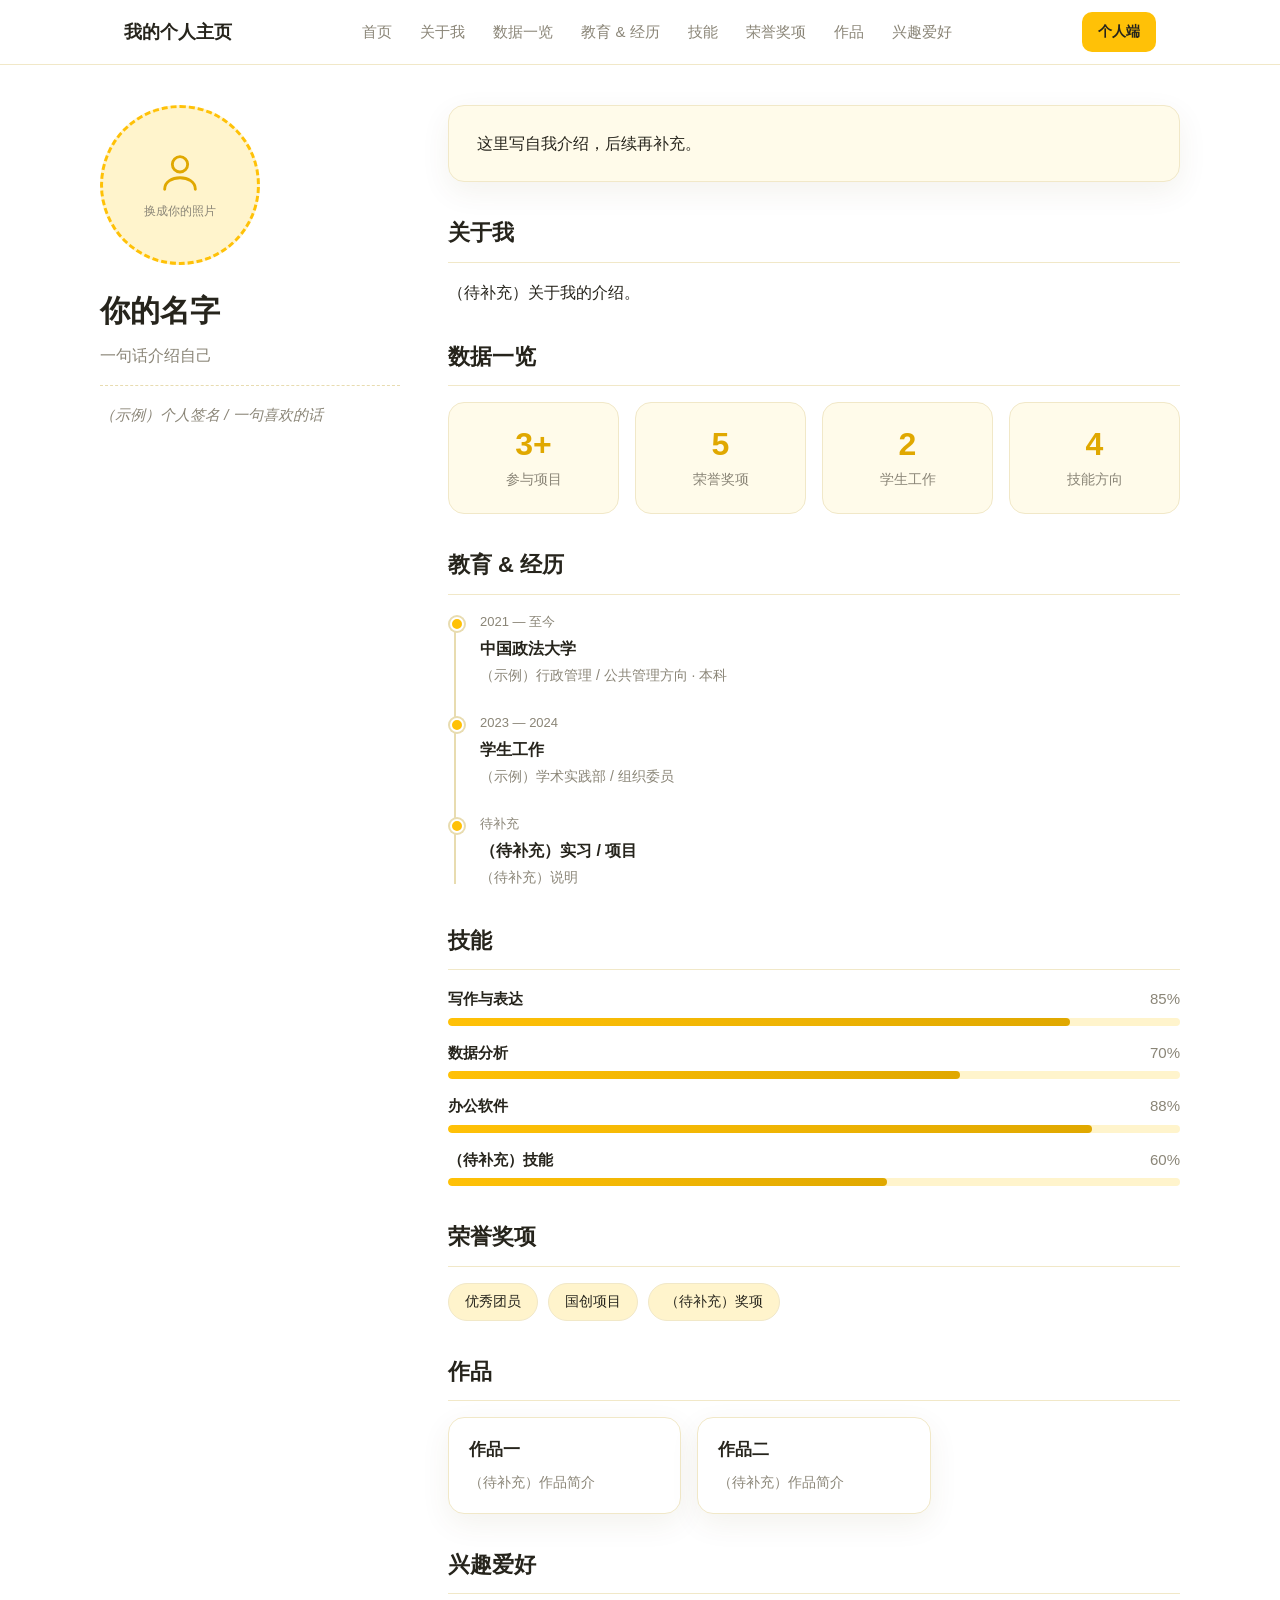
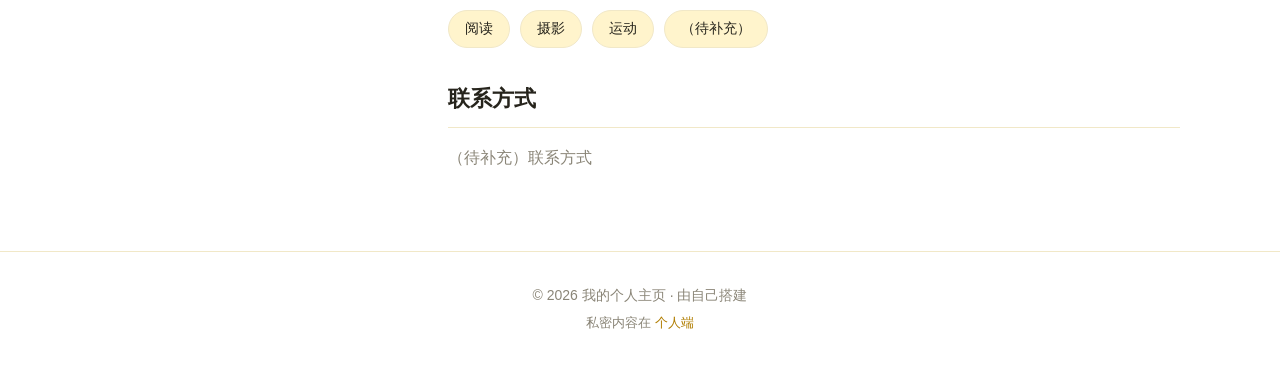
==== index.html @ 363d6bf7 "个人端新增指纹登录（WebAuthn/Touch ID）" ====
<!DOCTYPE html>
<html lang="zh-CN">
<head>
  <meta charset="UTF-8">
  <meta name="viewport" content="width=device-width, initial-scale=1.0">
  <title>我的个人主页</title>
  <link rel="stylesheet" href="css/style.css?v=5">
</head>
<body id="top">
  <header class="site-header">
    <div class="container header-inner">
      <a class="brand" href="#top">我的个人主页</a>
      <nav class="main-nav" id="main-nav"></nav>
      <a href="private.html" class="btn-personal">个人端</a>
    </div>
  </header>

  <main class="container page">
    <!-- 左侧栏：照片 + 名字 + 签名 -->
    <aside class="sidebar">
      <div class="photo" id="photo">
        <svg viewBox="0 0 24 24" width="46" height="46" fill="none" stroke="currentColor" stroke-width="1.5" stroke-linecap="round" stroke-linejoin="round" aria-hidden="true">
          <circle cx="12" cy="8" r="4"></circle>
          <path d="M4 21c0-4 4-6 8-6s8 2 8 6"></path>
        </svg>
        <span class="photo-hint">换成你的照片</span>
      </div>
      <h1 class="side-name" id="hero-name">你的名字</h1>
      <p class="side-title" id="hero-title"></p>
      <p class="signature" id="signature"></p>
    </aside>

    <!-- 右侧：内容 -->
    <div class="content">
      <section class="intro-card">
        <p id="intro"></p>
      </section>

      <div id="sections"></div>

      <section class="section contact" id="contact"></section>
    </div>
  </main>

  <footer class="site-footer">
    <div class="container">
      <p>© <span id="year"></span> <span id="footer-brand">我的个人主页</span> · 由自己搭建</p>
      <p class="muted small">私密内容在 <a href="private.html">个人端</a></p>
    </div>
  </footer>

  <script src="js/config.js?v=4"></script>
  <script src="js/main.js?v=4"></script>
</body>
</html>
---- css/style.css ----
/* ============================================
   个人网页 · 统一样式
   主色调：白色 + 黄色
   ============================================ */
:root {
  --bg: #ffffff;
  --surface: #ffffff;
  --surface-alt: #fffbea;
  --text: #26241c;
  --muted: #8a8577;
  --primary: #ffc107;
  --primary-strong: #e0a800;
  --primary-soft: #fff4cc;
  --link: #b07d00;
  --border: #f1e8c8;
  --border-strong: #e8dcb0;
  --radius: 16px;
  --shadow: 0 10px 30px rgba(80, 65, 10, 0.07);
}

* { box-sizing: border-box; }
html, body { margin: 0; padding: 0; }
html { scroll-behavior: smooth; }

body {
  background: var(--bg);
  color: var(--text);
  font-family: -apple-system, BlinkMacSystemFont, "Segoe UI", "PingFang SC",
    "Hiragino Sans GB", "Microsoft YaHei", sans-serif;
  line-height: 1.7;
}

a { color: var(--link); text-decoration: none; }
a:hover { color: var(--primary-strong); }

.container { max-width: 1080px; margin: 0 auto; padding: 0 24px; }
.narrow { max-width: 480px; }
.muted { color: var(--muted); }
.small { font-size: 13px; }

/* ---------- 顶部导航 ---------- */
.site-header {
  position: sticky;
  top: 0;
  z-index: 20;
  background: rgba(255, 255, 255, 0.9);
  backdrop-filter: saturate(180%) blur(12px);
  border-bottom: 1px solid var(--border);
}
.header-inner {
  display: flex;
  align-items: center;
  gap: 16px;
  height: 64px;
}
.brand { font-weight: 700; font-size: 18px; color: var(--text); white-space: nowrap; }
.brand:hover { color: var(--primary-strong); }
.main-nav { display: flex; gap: 4px; margin: 0 auto; overflow-x: auto; }
.main-nav a {
  color: var(--muted);
  font-size: 15px;
  padding: 6px 12px;
  border-radius: 8px;
  white-space: nowrap;
}
.main-nav a:hover { color: var(--text); background: var(--primary-soft); }
.btn-personal {
  flex-shrink: 0;
  display: inline-block;
  background: var(--primary);
  color: var(--text);
  font-size: 14px;
  font-weight: 600;
  padding: 8px 16px;
  border-radius: 10px;
  transition: background 0.15s ease;
}
.btn-personal:hover { background: var(--primary-strong); color: var(--text); }
.ml-auto { margin-left: auto; }

/* ---------- 按钮 ---------- */
.btn {
  display: inline-block;
  border: 0;
  cursor: pointer;
  background: var(--primary);
  color: var(--text);
  font-size: 15px;
  font-weight: 600;
  padding: 11px 22px;
  border-radius: 10px;
  transition: background 0.15s ease;
}
.btn:hover { background: var(--primary-strong); color: var(--text); }
.btn-ghost {
  display: inline-block;
  border: 1px solid var(--border-strong);
  cursor: pointer;
  background: transparent;
  color: var(--text);
  font-size: 14px;
  padding: 7px 16px;
  border-radius: 10px;
  transition: border-color 0.15s ease, color 0.15s ease;
}
.btn-ghost:hover { border-color: var(--primary-strong); color: var(--primary-strong); }

/* ---------- 主体布局：左栏 + 右内容 ---------- */
.page {
  display: grid;
  grid-template-columns: 300px 1fr;
  gap: 48px;
  padding: 40px 0 24px;
}
.sidebar { position: sticky; top: 88px; align-self: start; }
.content { min-width: 0; }

/* ---------- 左栏 ---------- */
.photo {
  width: 160px;
  height: 160px;
  border-radius: 50%;
  background: var(--primary-soft);
  border: 3px dashed var(--primary);
  display: flex;
  flex-direction: column;
  align-items: center;
  justify-content: center;
  gap: 6px;
  color: var(--primary-strong);
  overflow: hidden;
}
.photo svg { display: block; }
.photo .photo-hint { font-size: 12px; color: var(--muted); }
.photo img { width: 100%; height: 100%; object-fit: cover; border-radius: 50%; display: block; }

.side-name { margin: 20px 0 6px; font-size: 30px; }
.side-title { margin: 0; color: var(--muted); font-size: 16px; }
.signature {
  margin-top: 16px;
  padding-top: 16px;
  border-top: 1px dashed var(--border-strong);
  color: var(--muted);
  font-style: italic;
  font-size: 15px;
}

/* ---------- 内容卡片与分区 ---------- */
.intro-card {
  background: var(--surface-alt);
  border: 1px solid var(--border);
  border-radius: var(--radius);
  box-shadow: var(--shadow);
  padding: 24px 28px;
  margin-bottom: 32px;
}
.intro-card p { margin: 0; }

.section { margin-bottom: 32px; scroll-margin-top: 84px; }
.section h2 {
  font-size: 22px;
  margin: 0 0 16px;
  padding-bottom: 10px;
  border-bottom: 1px solid var(--border);
}
.section ul { margin: 0; padding-left: 22px; }
.section li { margin-bottom: 6px; }

.card-grid { display: grid; grid-template-columns: repeat(auto-fill, minmax(220px, 1fr)); gap: 16px; }
.card {
  display: block;
  background: var(--surface);
  border: 1px solid var(--border);
  border-radius: var(--radius);
  box-shadow: var(--shadow);
  padding: 18px 20px;
  color: var(--text);
  transition: transform 0.15s ease, border-color 0.15s ease;
}
a.card:hover { transform: translateY(-3px); border-color: var(--primary-strong); color: var(--text); }
.card h3 { margin: 0 0 6px; font-size: 17px; }
.card p { margin: 0; color: var(--muted); font-size: 14px; }

.links { list-style: none; padding: 0 !important; }
.links li { margin-bottom: 8px; }

/* 数据统计 */
.stats { display: grid; grid-template-columns: repeat(auto-fit, minmax(140px, 1fr)); gap: 16px; }
.stat {
  background: var(--surface-alt);
  border: 1px solid var(--border);
  border-radius: var(--radius);
  padding: 22px 16px;
  text-align: center;
}
.stat-number { font-size: 32px; font-weight: 700; color: var(--primary-strong); line-height: 1.2; }
.stat-label { color: var(--muted); font-size: 14px; margin-top: 4px; }

/* 时间线 */
.timeline { position: relative; padding-left: 24px; }
.timeline::before { content: ""; position: absolute; left: 6px; top: 6px; bottom: 6px; width: 2px; background: var(--border-strong); }
.tl-item { position: relative; padding: 0 0 24px 8px; }
.tl-item:last-child { padding-bottom: 0; }
.tl-item::before {
  content: ""; position: absolute; left: -22px; top: 6px;
  width: 10px; height: 10px; border-radius: 50%;
  background: var(--primary); border: 2px solid #fff; box-shadow: 0 0 0 2px var(--border-strong);
}
.tl-time { font-size: 13px; color: var(--muted); }
.tl-title { font-weight: 700; font-size: 16px; margin: 2px 0; }
.tl-desc { color: var(--muted); font-size: 14px; }

/* 技能条 */
.skills { display: flex; flex-direction: column; gap: 14px; }
.skill-head { display: flex; justify-content: space-between; font-size: 15px; margin-bottom: 6px; }
.skill-name { font-weight: 600; }
.skill-level { color: var(--muted); }
.skill-bar { height: 8px; background: var(--primary-soft); border-radius: 6px; overflow: hidden; }
.skill-fill { height: 100%; background: linear-gradient(90deg, var(--primary), var(--primary-strong)); border-radius: 6px; }

/* 标签 */
.tags { display: flex; flex-wrap: wrap; gap: 10px; }
.tag {
  background: var(--primary-soft);
  color: var(--text);
  border: 1px solid var(--border);
  border-radius: 999px;
  padding: 6px 16px;
  font-size: 14px;
}

/* ---------- 登录卡片（私密页） ---------- */
.login-card {
  background: var(--surface);
  border: 1px solid var(--border);
  border-radius: var(--radius);
  box-shadow: var(--shadow);
  padding: 40px 32px;
  margin-top: 48px;
  text-align: center;
}
.login-card h1 { margin: 0 0 8px; font-size: 26px; }
.login-card form { margin-top: 20px; display: flex; flex-direction: column; gap: 12px; }
.login-card input {
  border: 1px solid var(--border-strong);
  border-radius: 10px;
  padding: 12px 14px;
  font-size: 15px;
  text-align: center;
  outline: none;
}
.login-card input:focus { border-color: var(--primary-strong); }
.error { color: #c0392b; font-size: 14px; margin: 12px 0 0; }

.or-divider {
  display: flex;
  align-items: center;
  gap: 12px;
  margin: 18px 0 12px;
  color: var(--muted);
  font-size: 13px;
}
.or-divider::before,
.or-divider::after { content: ""; flex: 1; height: 1px; background: var(--border); }
.fp-btn { width: 100%; justify-content: center; padding: 10px 16px; font-size: 15px; }
.fp-status { margin-top: 10px; min-height: 18px; }

.private-head { display: flex; align-items: center; justify-content: space-between; gap: 16px; margin-top: 40px; }
.private-head h1 { font-size: 26px; margin: 0; }

.grid { display: grid; grid-template-columns: repeat(auto-fit, minmax(280px, 1fr)); gap: 20px; margin-top: 8px; }
.panel {
  background: var(--surface);
  border: 1px solid var(--border);
  border-radius: var(--radius);
  box-shadow: var(--shadow);
  padding: 22px 24px;
}
.panel h2 { margin: 0 0 16px; font-size: 18px; }

.note { border-left: 3px solid var(--primary); padding: 4px 0 4px 14px; margin-bottom: 14px; }
.note-time { font-size: 12px; color: var(--muted); }
.note-content { font-size: 15px; }

.todo-list { list-style: none; margin: 0; padding: 0; }
.todo-list li { padding: 8px 0 8px 28px; position: relative; border-bottom: 1px dashed var(--border); }
.todo-list li:last-child { border-bottom: 0; }
.todo-list li::before { content: ""; position: absolute; left: 0; top: 14px; width: 16px; height: 16px; border: 2px solid var(--primary-strong); border-radius: 5px; }
.todo-list li.done { color: var(--muted); text-decoration: line-through; }
.todo-list li.done::before { background: var(--primary); border-color: var(--primary); }

/* ---------- 页脚 ---------- */
.site-footer {
  border-top: 1px solid var(--border);
  margin-top: 24px;
  padding: 28px 0 40px;
  text-align: center;
  color: var(--muted);
  font-size: 14px;
}
.site-footer p { margin: 4px 0; }

/* ---------- 响应式 ---------- */
@media (max-width: 860px) {
  .header-inner { flex-wrap: wrap; height: auto; padding: 12px 0; }
  .main-nav { order: 3; width: 100%; margin: 0; }
  .page { grid-template-columns: 1fr; gap: 28px; padding-top: 24px; }
  .sidebar { position: static; text-align: center; }
  .photo { margin: 0 auto; }
  .side-name { font-size: 26px; }
}
@media (max-width: 640px) {
  .container { padding: 0 18px; }
}
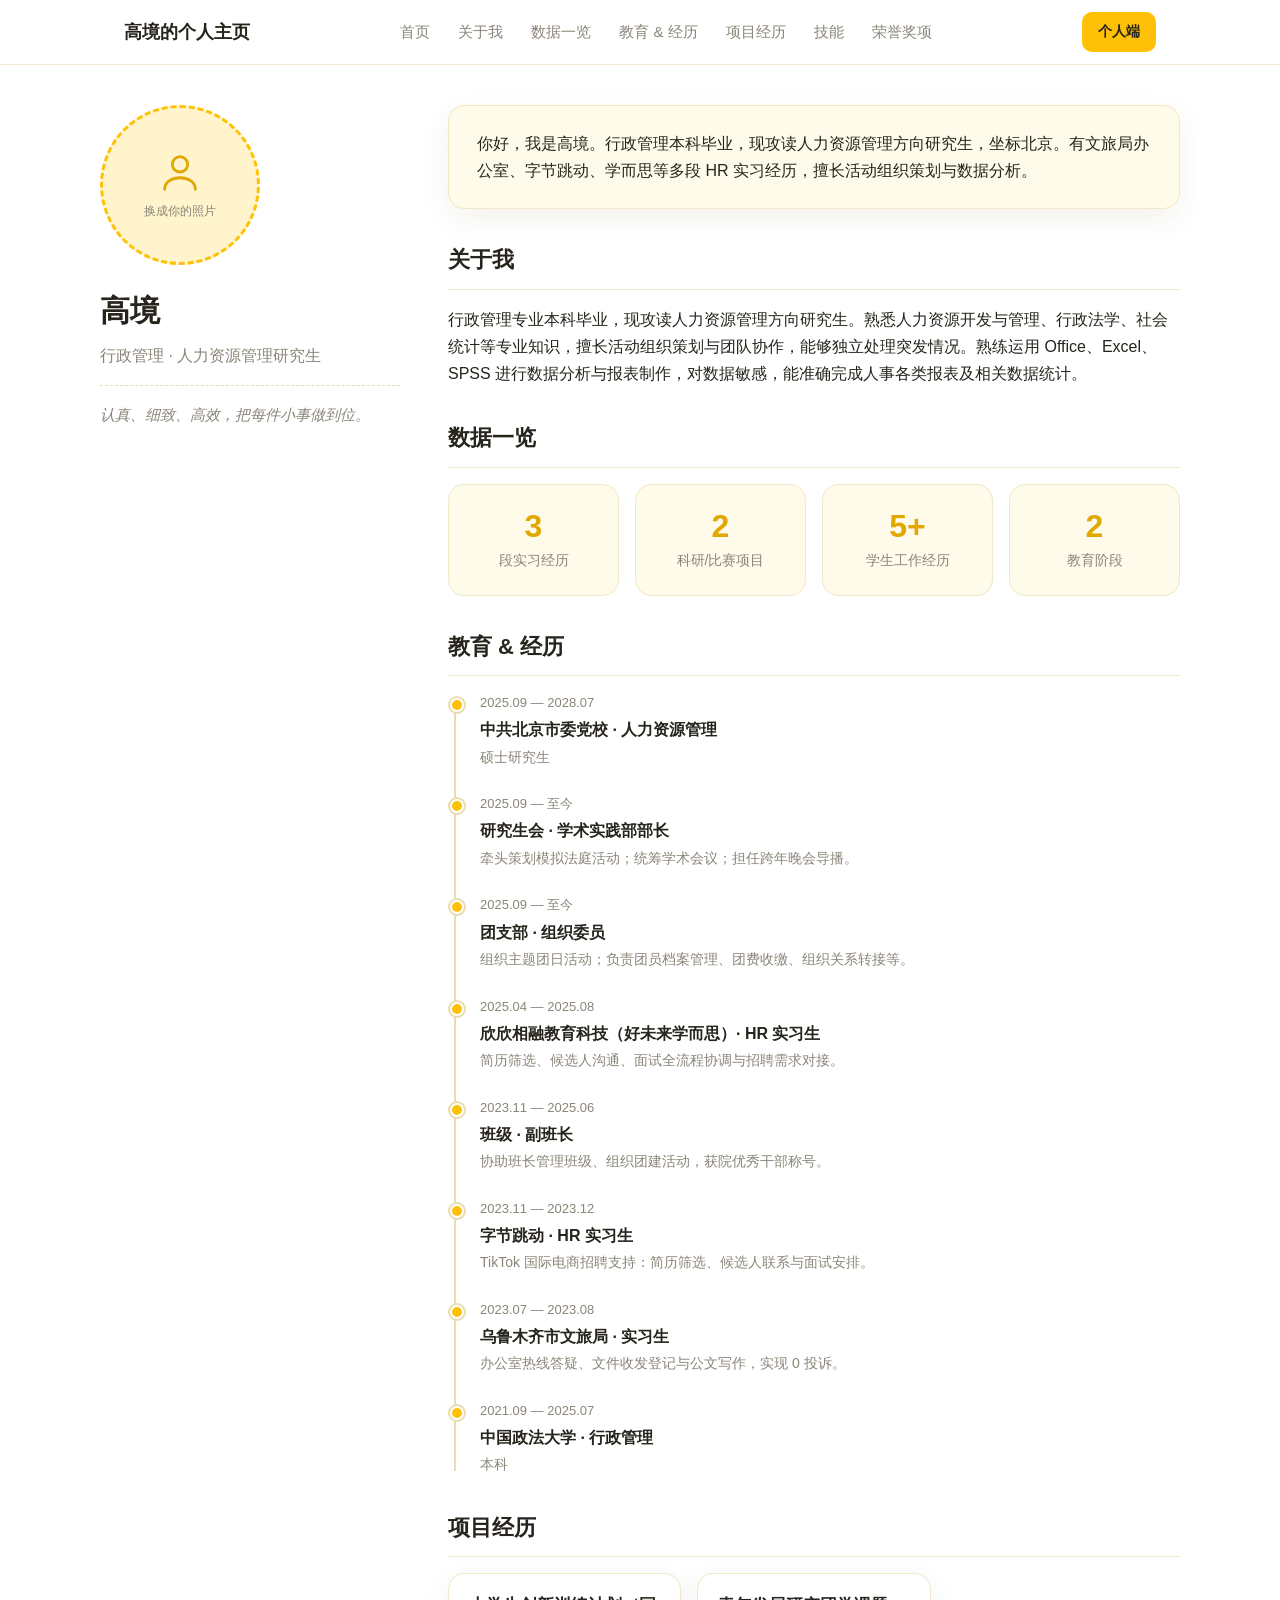
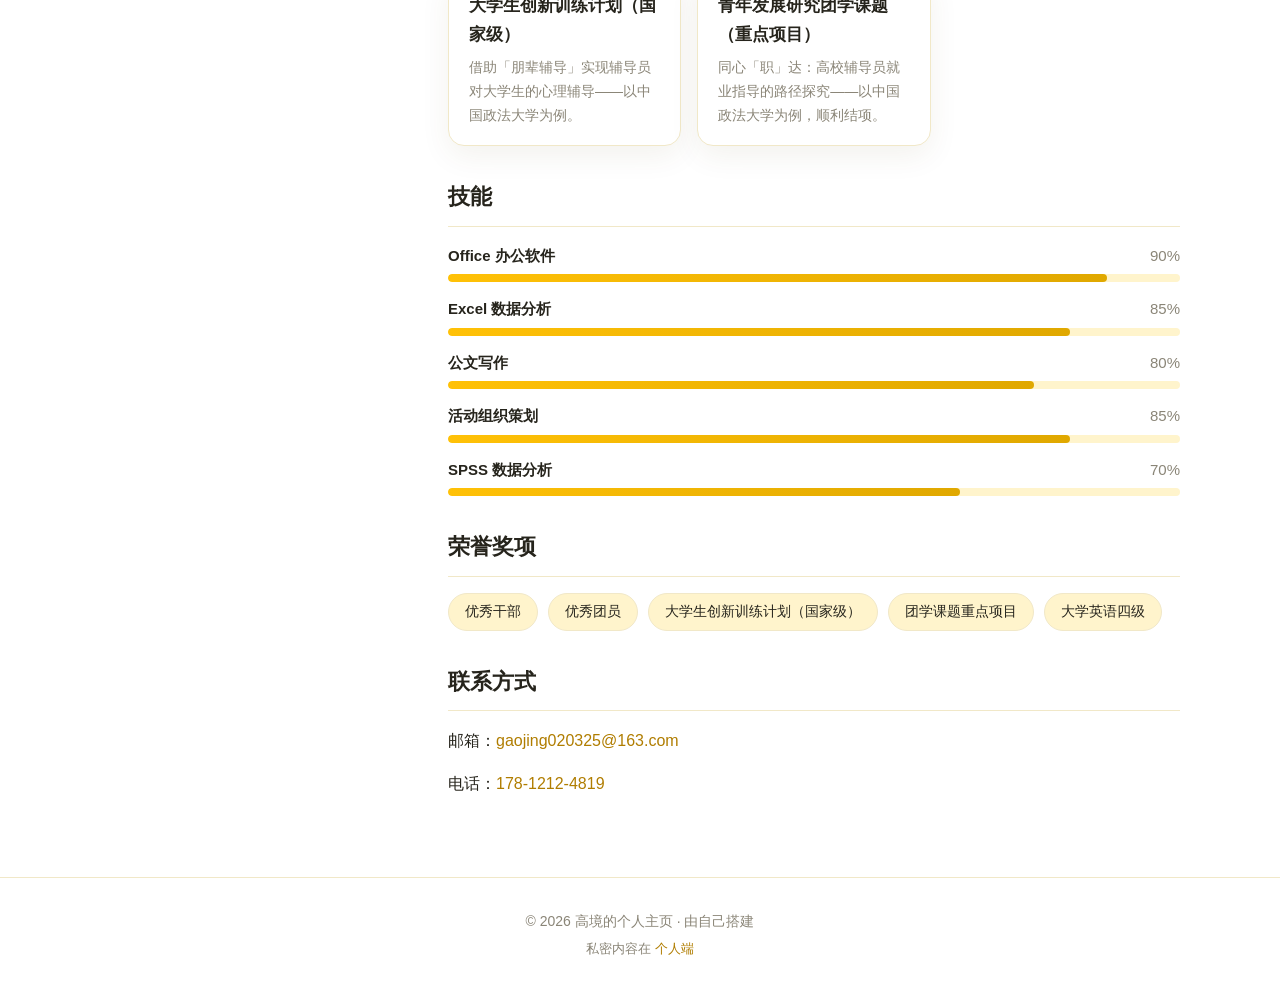
==== commit 31ae0c91: "根据简历填入真实内容：姓名/教育/实习/学生工作/项目/技能/荣誉/联系方式" ====
--- a/index.html
+++ b/index.html
@@ -49,7 +49,7 @@
     </div>
   </footer>
 
-  <script src="js/config.js?v=4"></script>
-  <script src="js/main.js?v=4"></script>
+  <script src="js/config.js?v=6"></script>
+  <script src="js/main.js?v=6"></script>
 </body>
 </html>
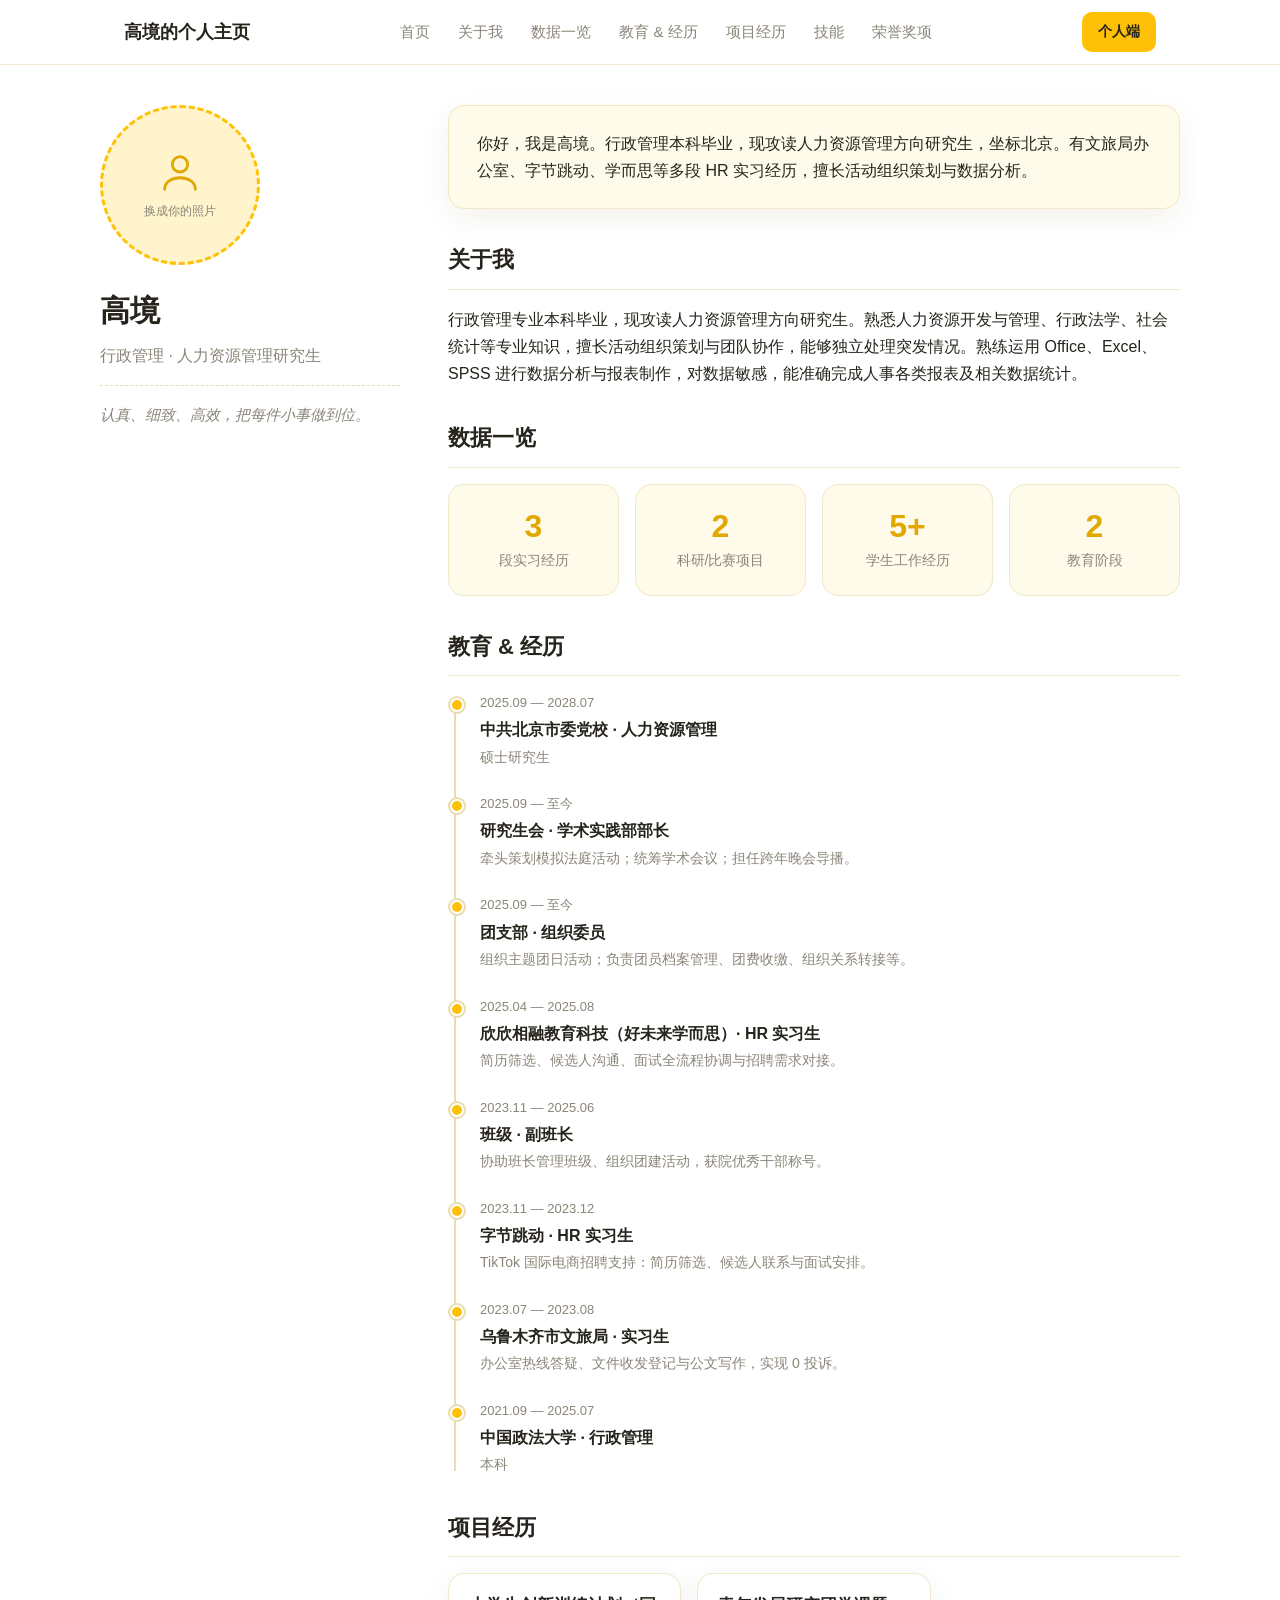
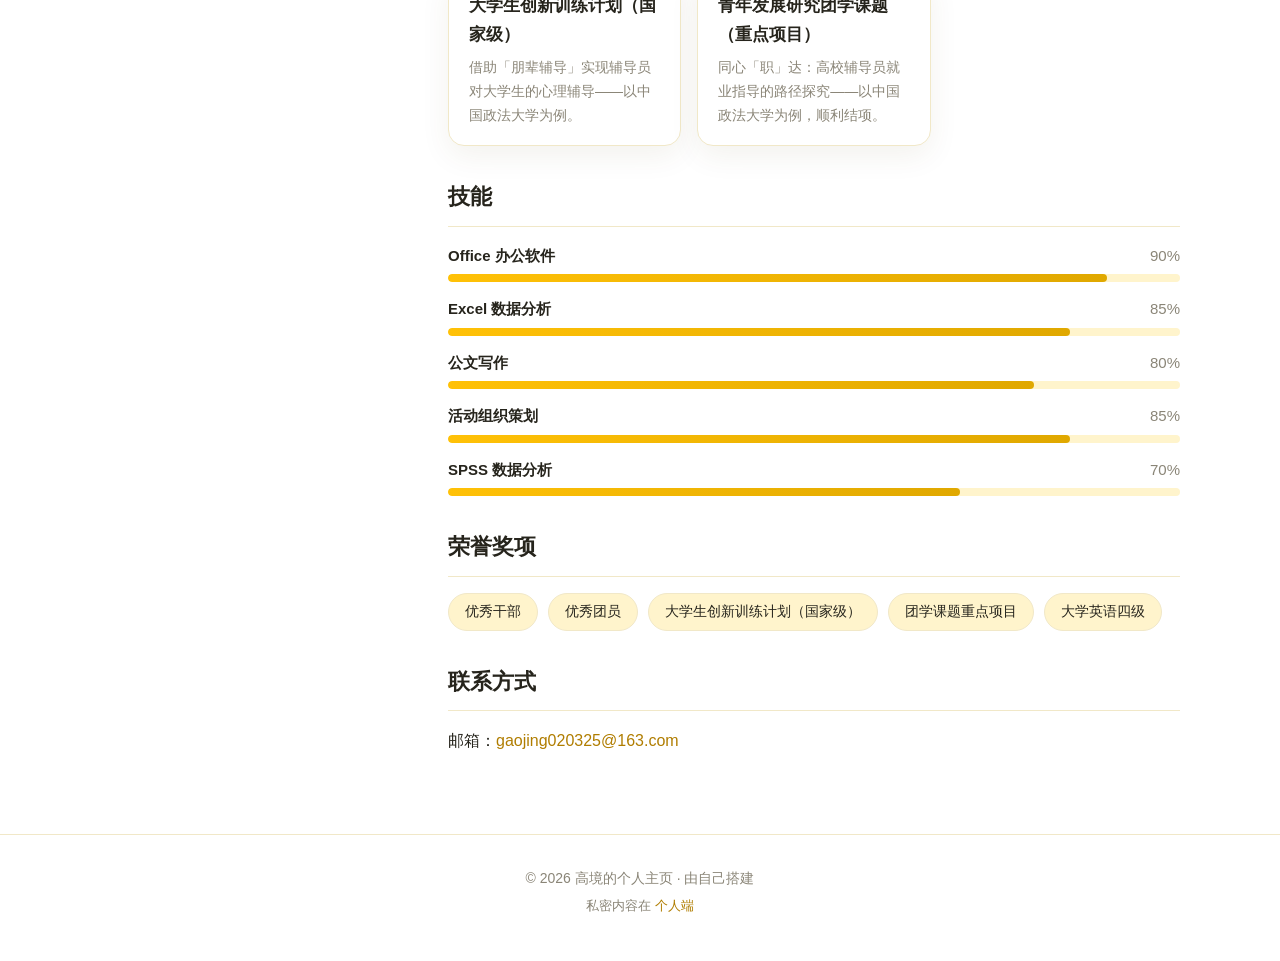
==== commit 736bc4ed: "联系方式只保留邮箱" ====
--- a/index.html
+++ b/index.html
@@ -49,7 +49,7 @@
     </div>
   </footer>
 
-  <script src="js/config.js?v=6"></script>
+  <script src="js/config.js?v=7"></script>
   <script src="js/main.js?v=6"></script>
 </body>
 </html>
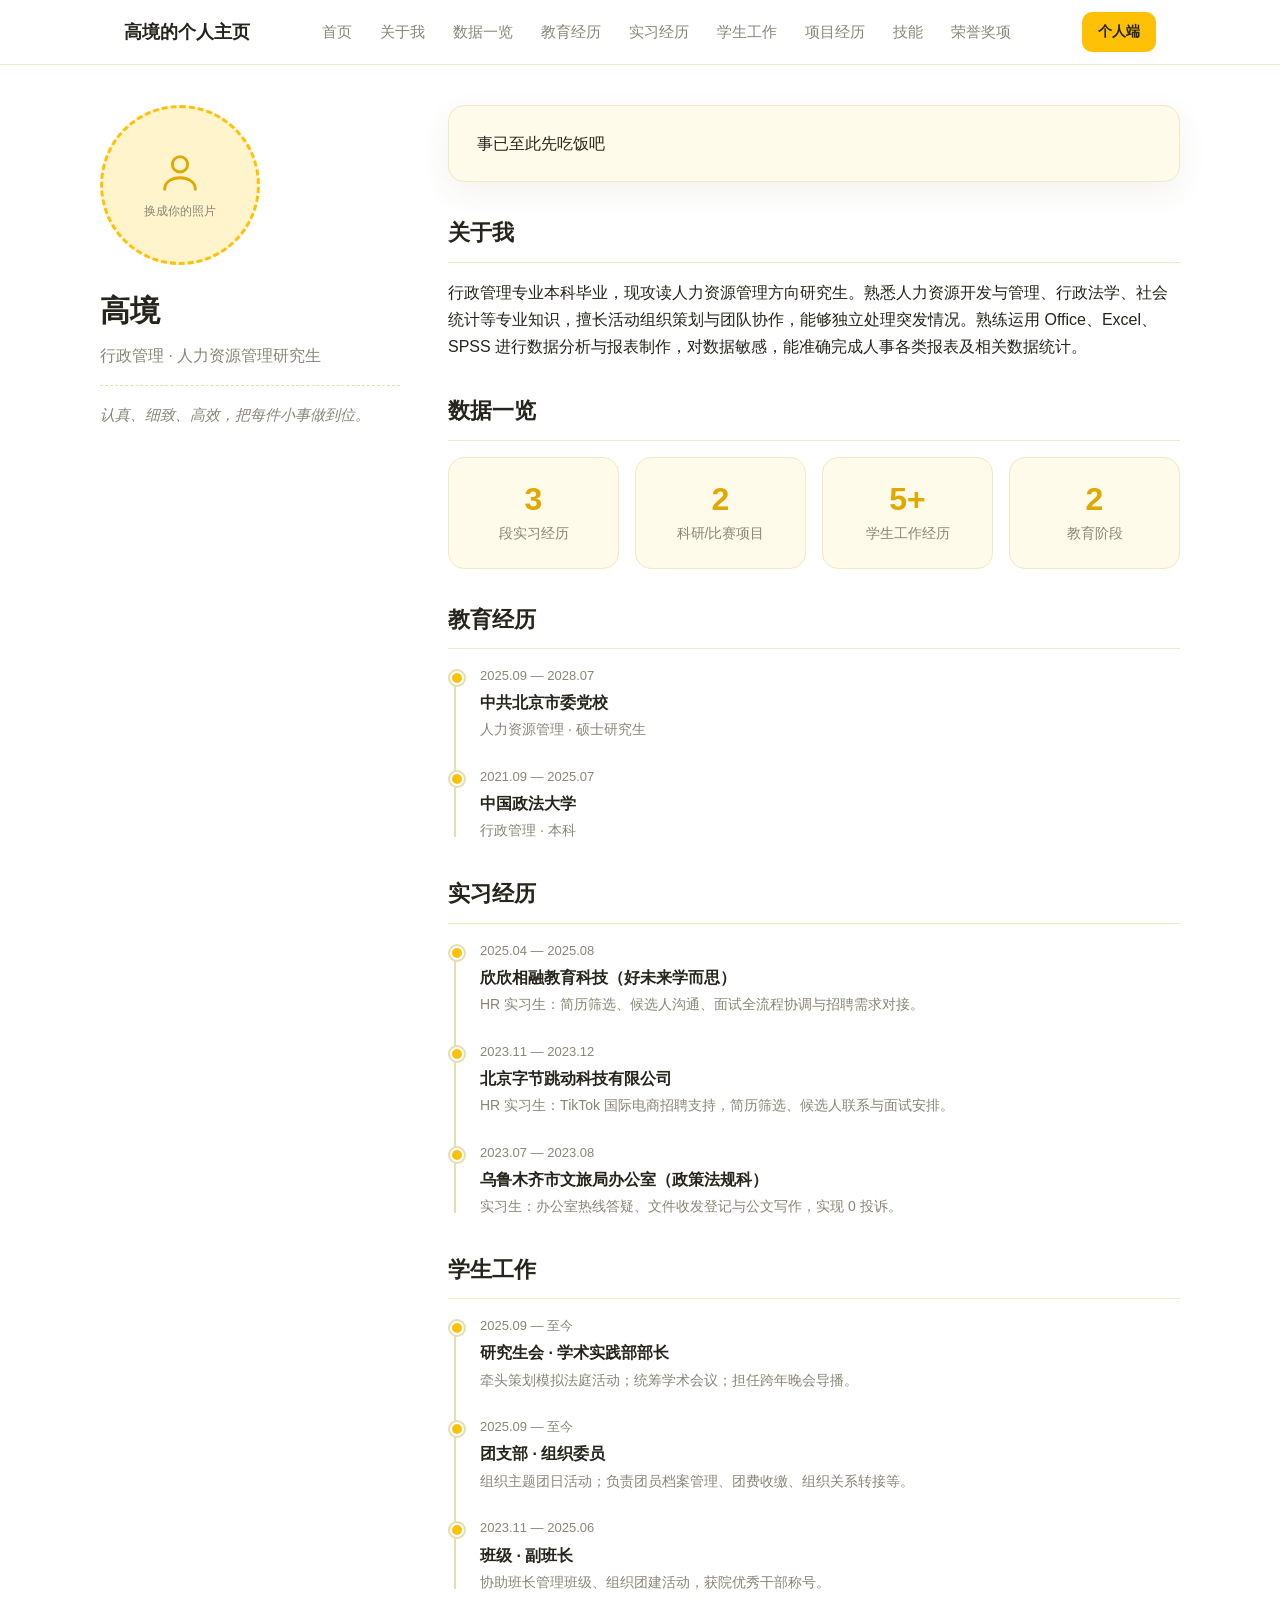
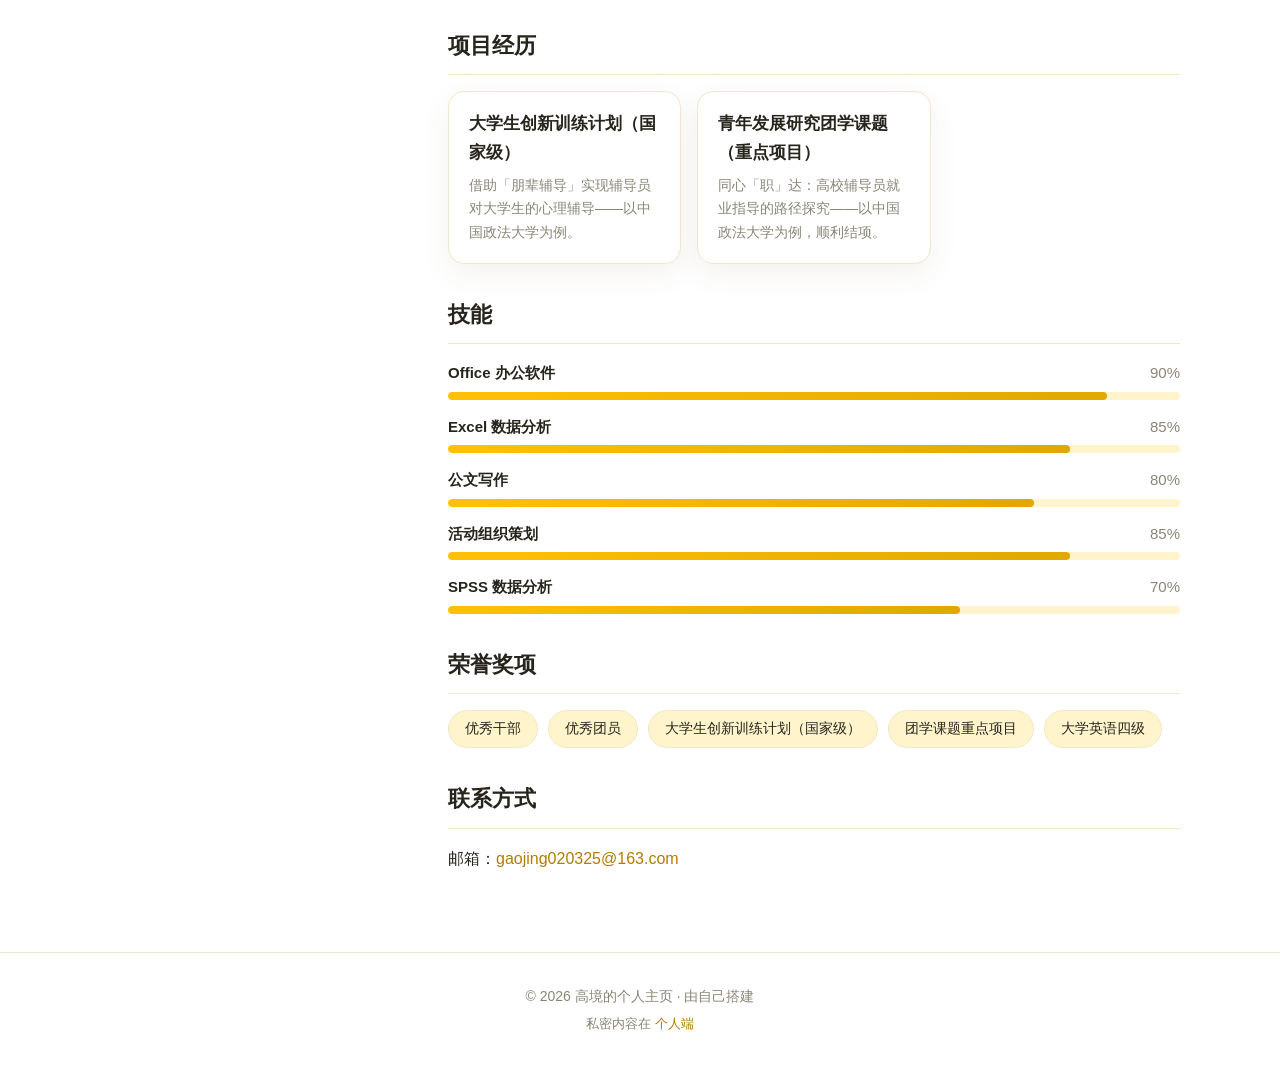
==== commit 0311c000: "教育/实习/学生工作/项目经历拆分独立版块；自我介绍改为'事已至此先吃饭吧'" ====
--- a/index.html
+++ b/index.html
@@ -49,7 +49,7 @@
     </div>
   </footer>
 
-  <script src="js/config.js?v=7"></script>
+  <script src="js/config.js?v=8"></script>
   <script src="js/main.js?v=6"></script>
 </body>
 </html>
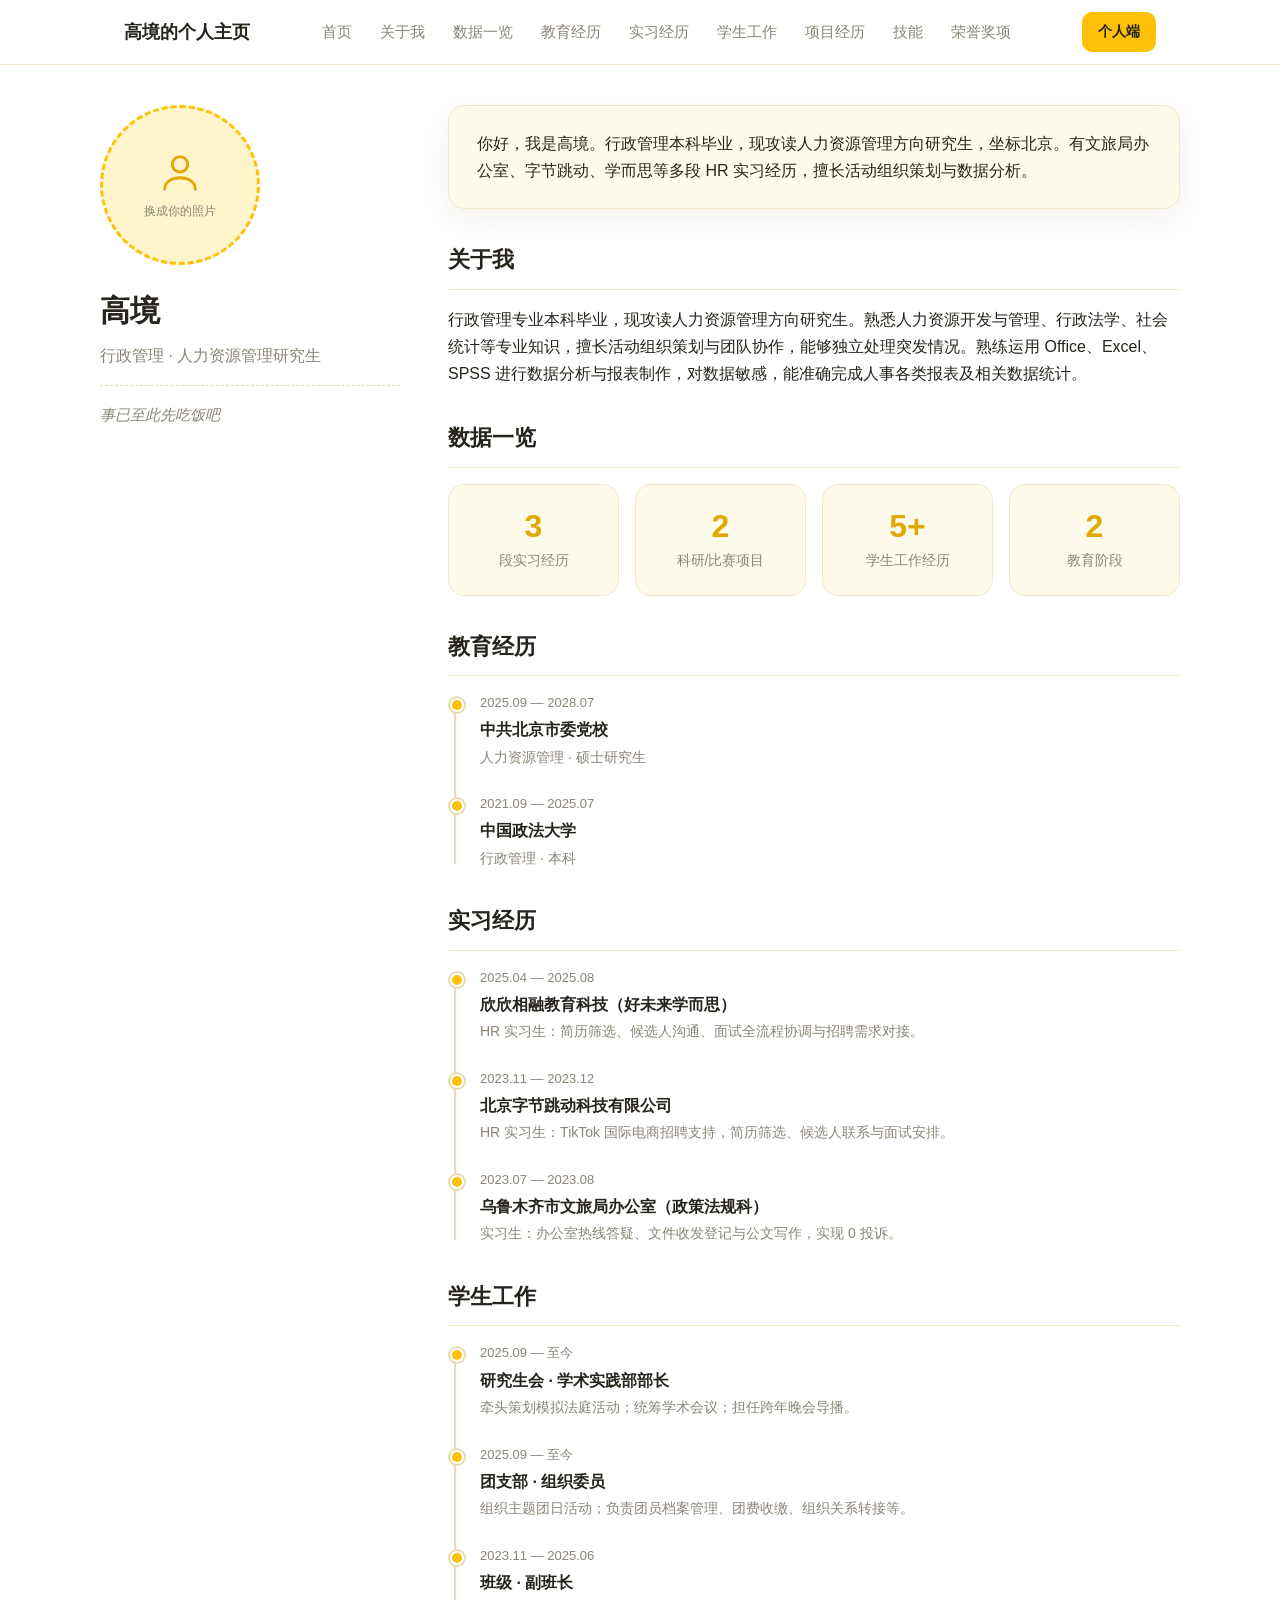
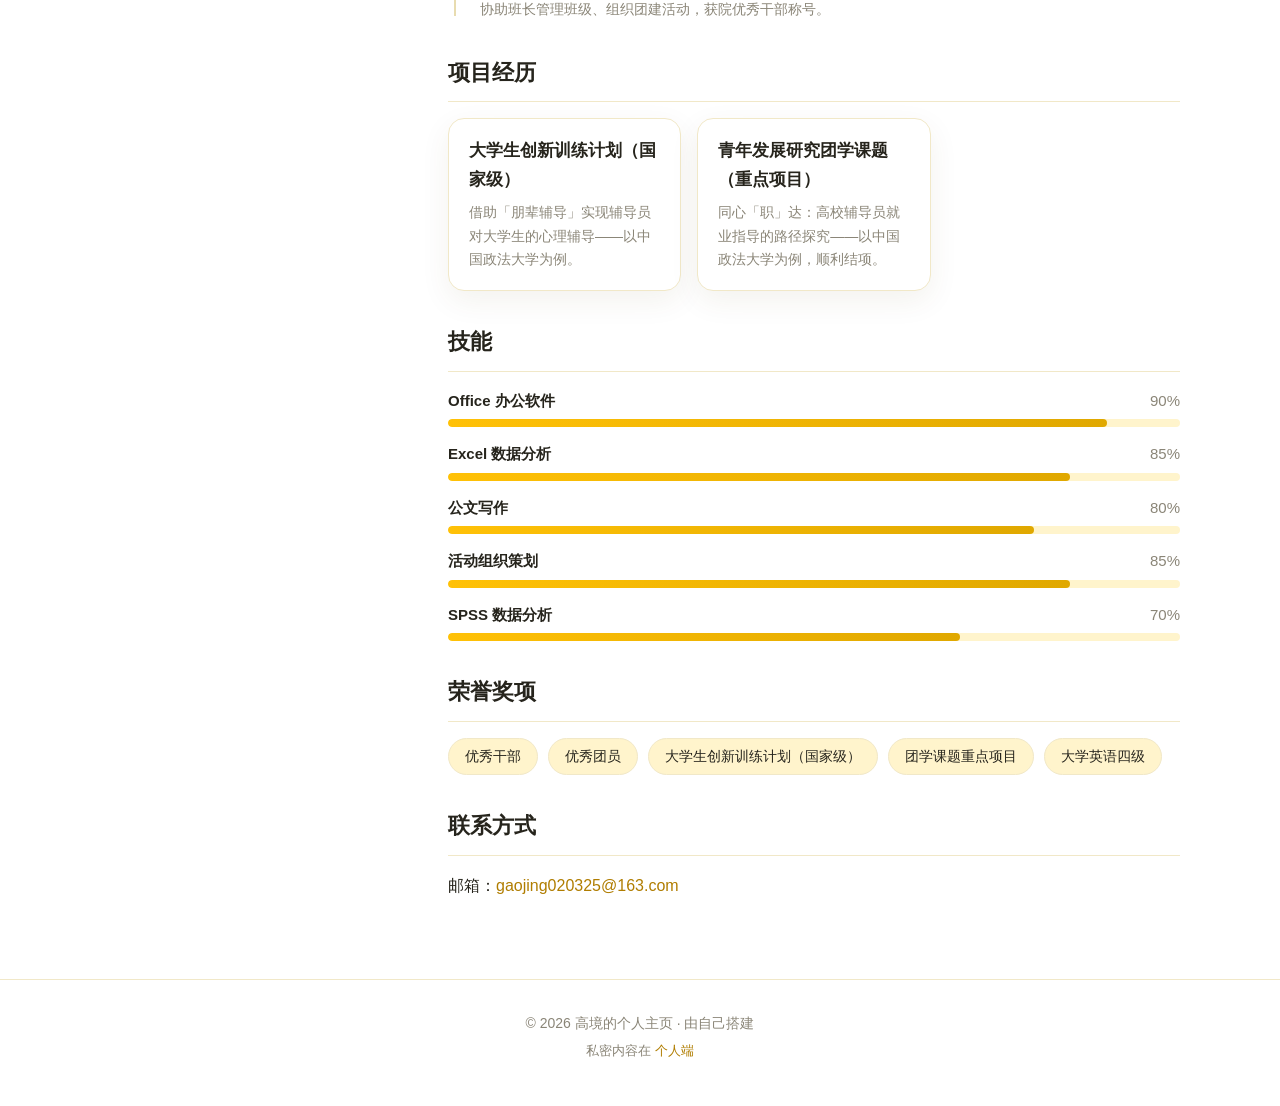
==== commit 305db75f: "'事已至此先吃饭吧'移至左侧栏名字下方，自我介绍恢复" ====
--- a/index.html
+++ b/index.html
@@ -49,7 +49,7 @@
     </div>
   </footer>
 
-  <script src="js/config.js?v=8"></script>
+  <script src="js/config.js?v=9"></script>
   <script src="js/main.js?v=6"></script>
 </body>
 </html>
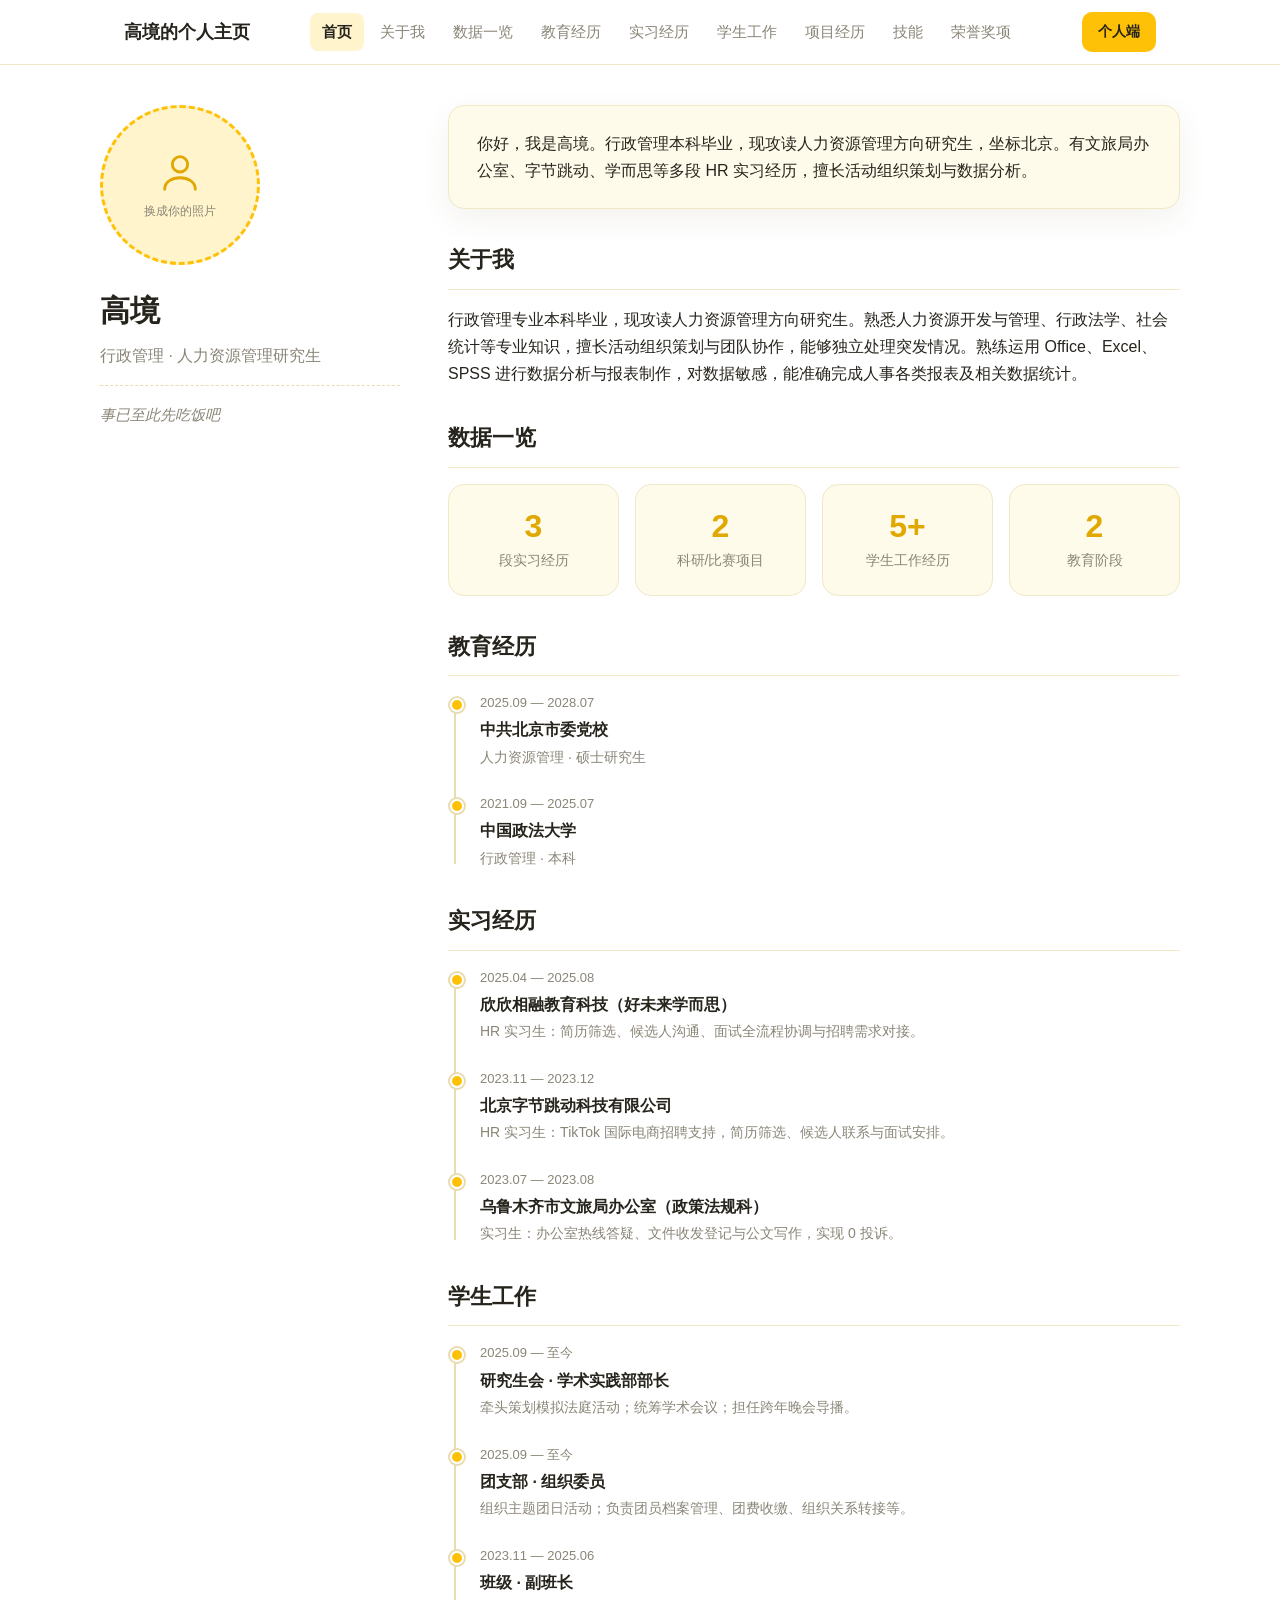
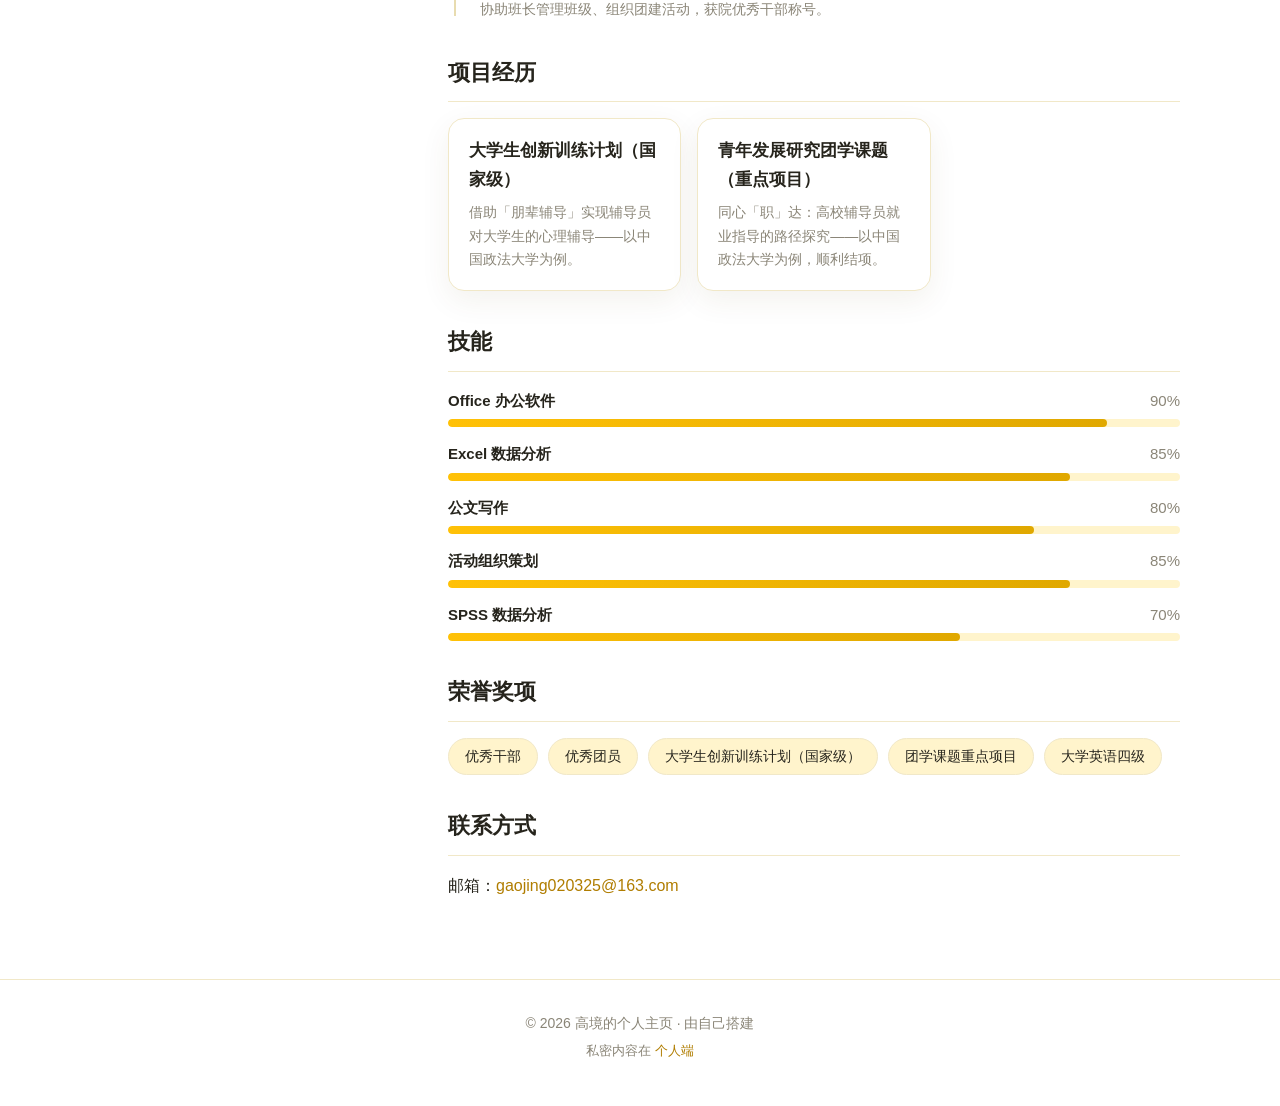
==== commit e0ad8675: "导航栏改造：分页递增链接(?p=N) + 滚动高亮当前模块" ====
--- a/index.html
+++ b/index.html
@@ -4,12 +4,12 @@
   <meta charset="UTF-8">
   <meta name="viewport" content="width=device-width, initial-scale=1.0">
   <title>我的个人主页</title>
-  <link rel="stylesheet" href="css/style.css?v=5">
+  <link rel="stylesheet" href="css/style.css?v=6">
 </head>
 <body id="top">
   <header class="site-header">
     <div class="container header-inner">
-      <a class="brand" href="#top">我的个人主页</a>
+      <a class="brand" href="index.html">我的个人主页</a>
       <nav class="main-nav" id="main-nav"></nav>
       <a href="private.html" class="btn-personal">个人端</a>
     </div>
@@ -50,6 +50,6 @@
   </footer>
 
   <script src="js/config.js?v=9"></script>
-  <script src="js/main.js?v=6"></script>
+  <script src="js/main.js?v=8"></script>
 </body>
 </html>
--- a/css/style.css
+++ b/css/style.css
@@ -64,6 +64,7 @@
   white-space: nowrap;
 }
 .main-nav a:hover { color: var(--text); background: var(--primary-soft); }
+.main-nav a.active { color: var(--text); background: var(--primary-soft); font-weight: 600; }
 .btn-personal {
   flex-shrink: 0;
   display: inline-block;
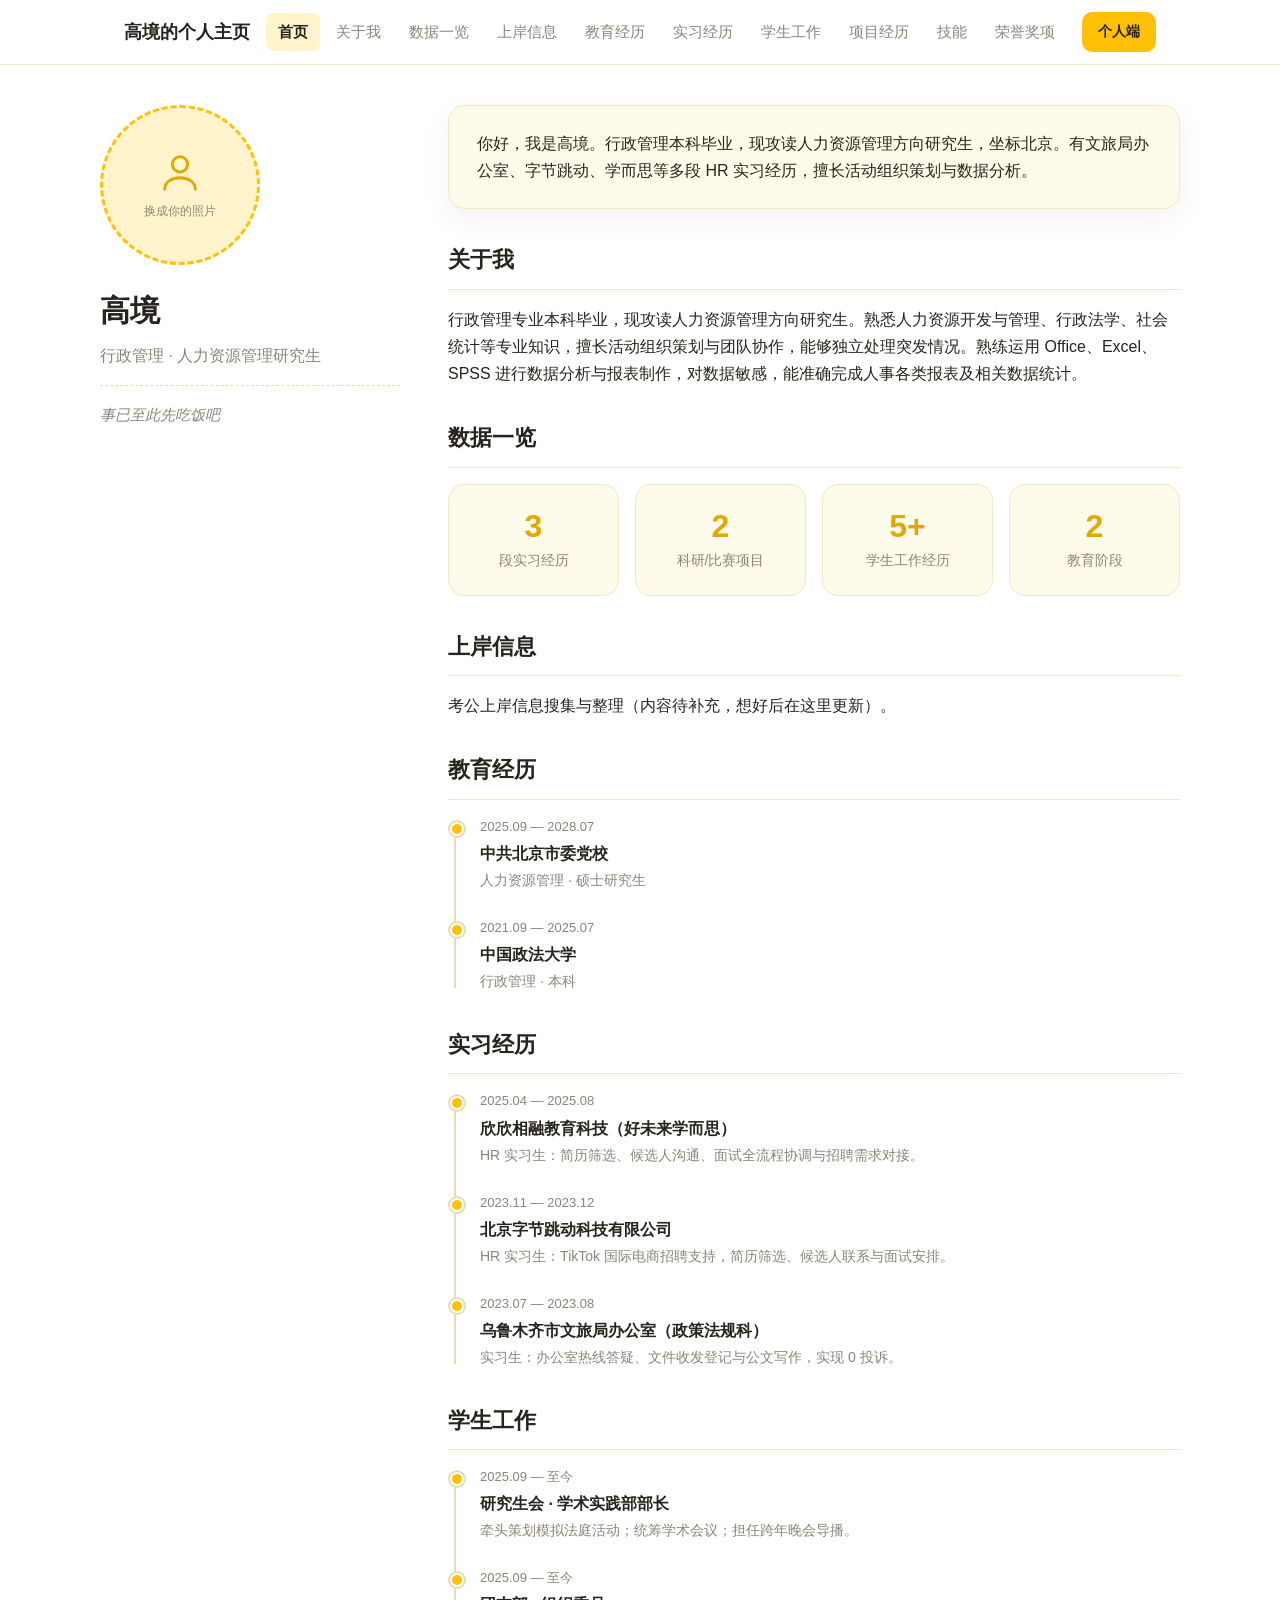
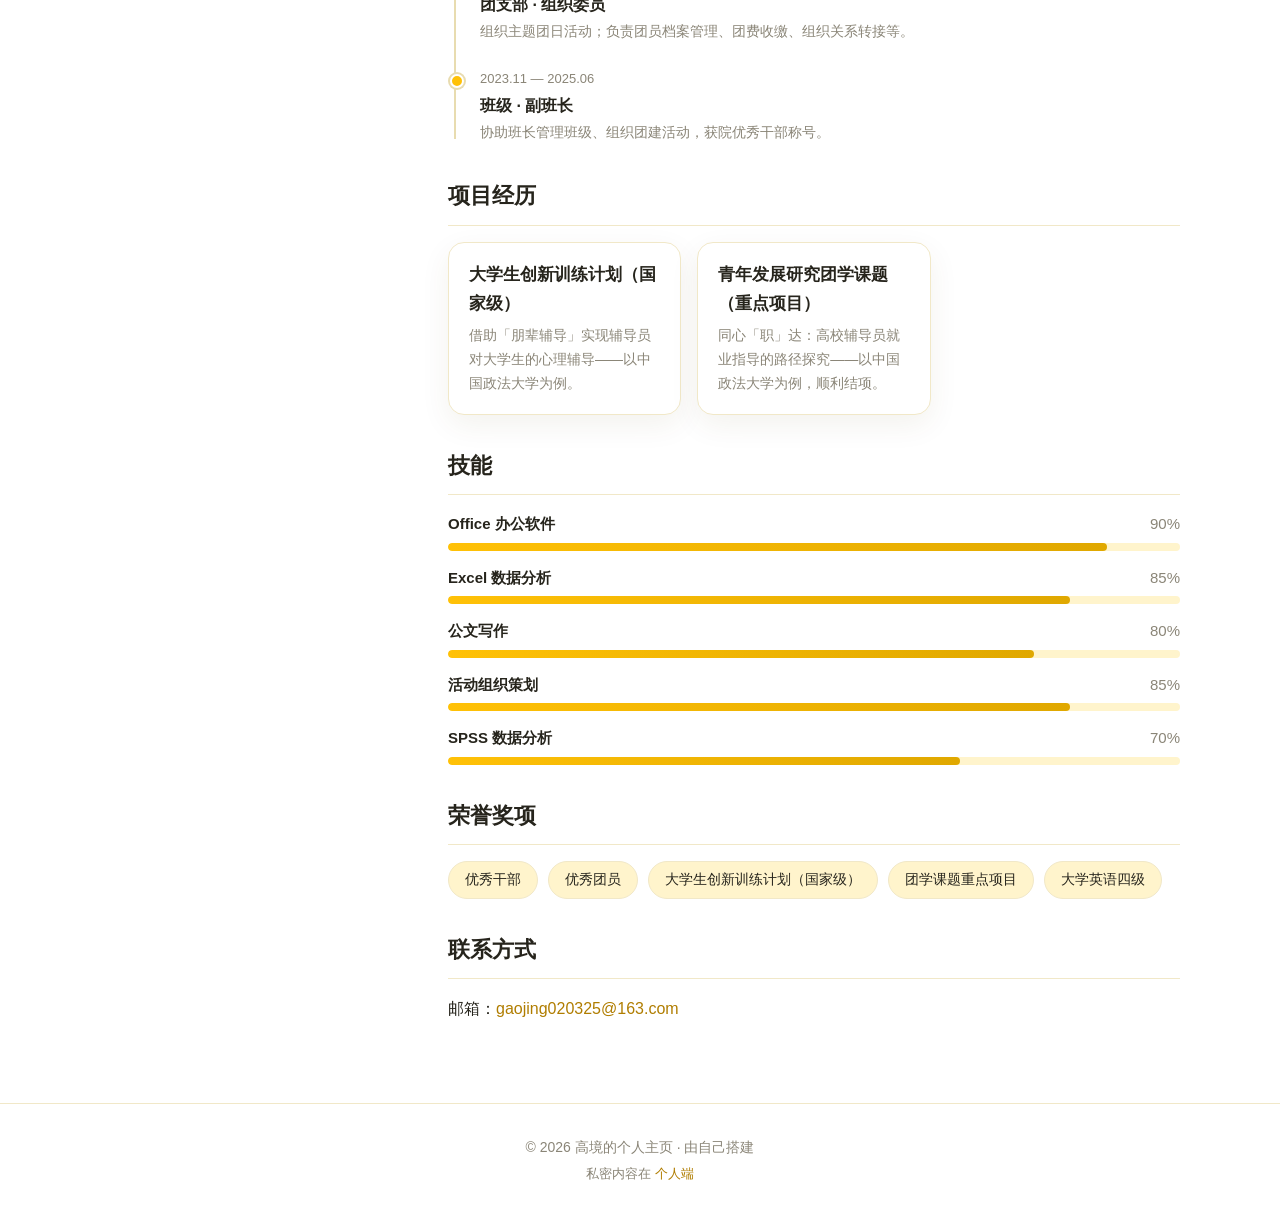
==== commit 2d456d45: "新增「上岸信息」模块（信息搜集整理占位）" ====
--- a/index.html
+++ b/index.html
@@ -49,7 +49,7 @@
     </div>
   </footer>
 
-  <script src="js/config.js?v=9"></script>
+  <script src="js/config.js?v=10"></script>
   <script src="js/main.js?v=8"></script>
 </body>
 </html>
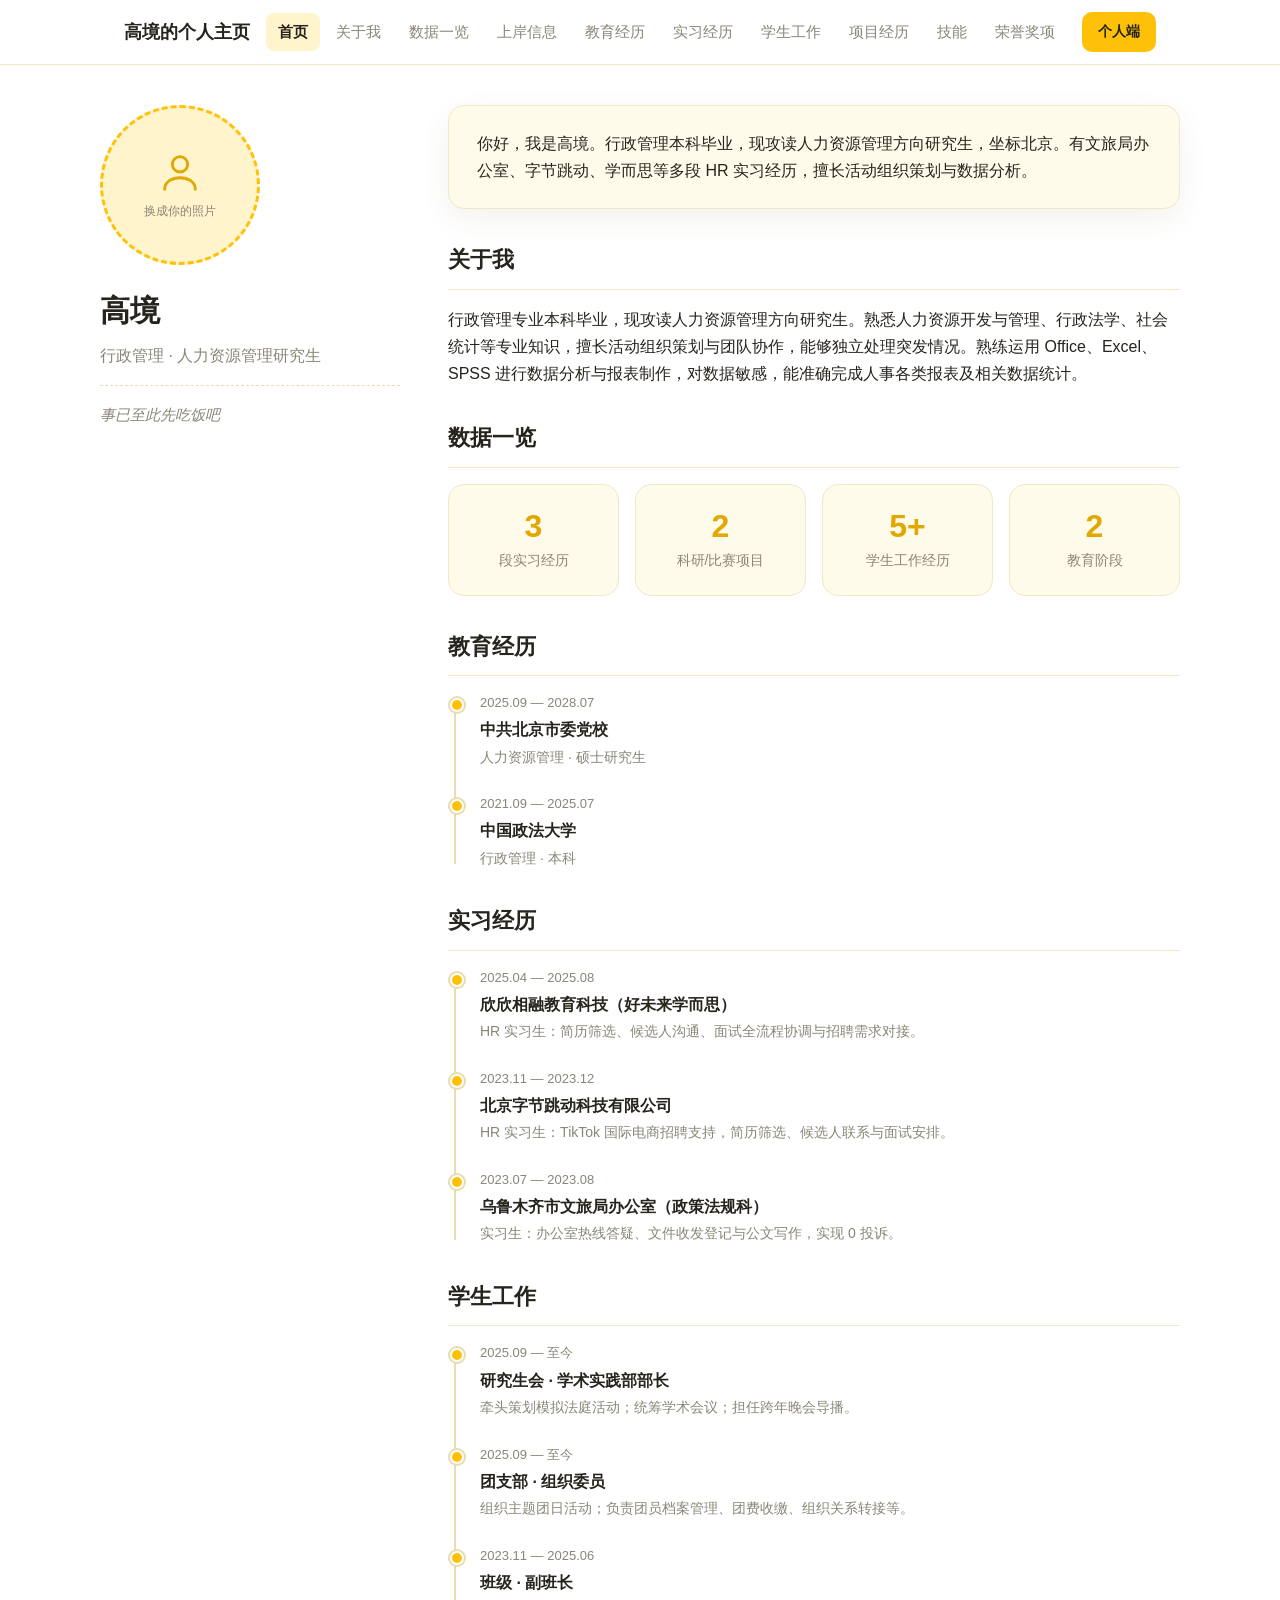
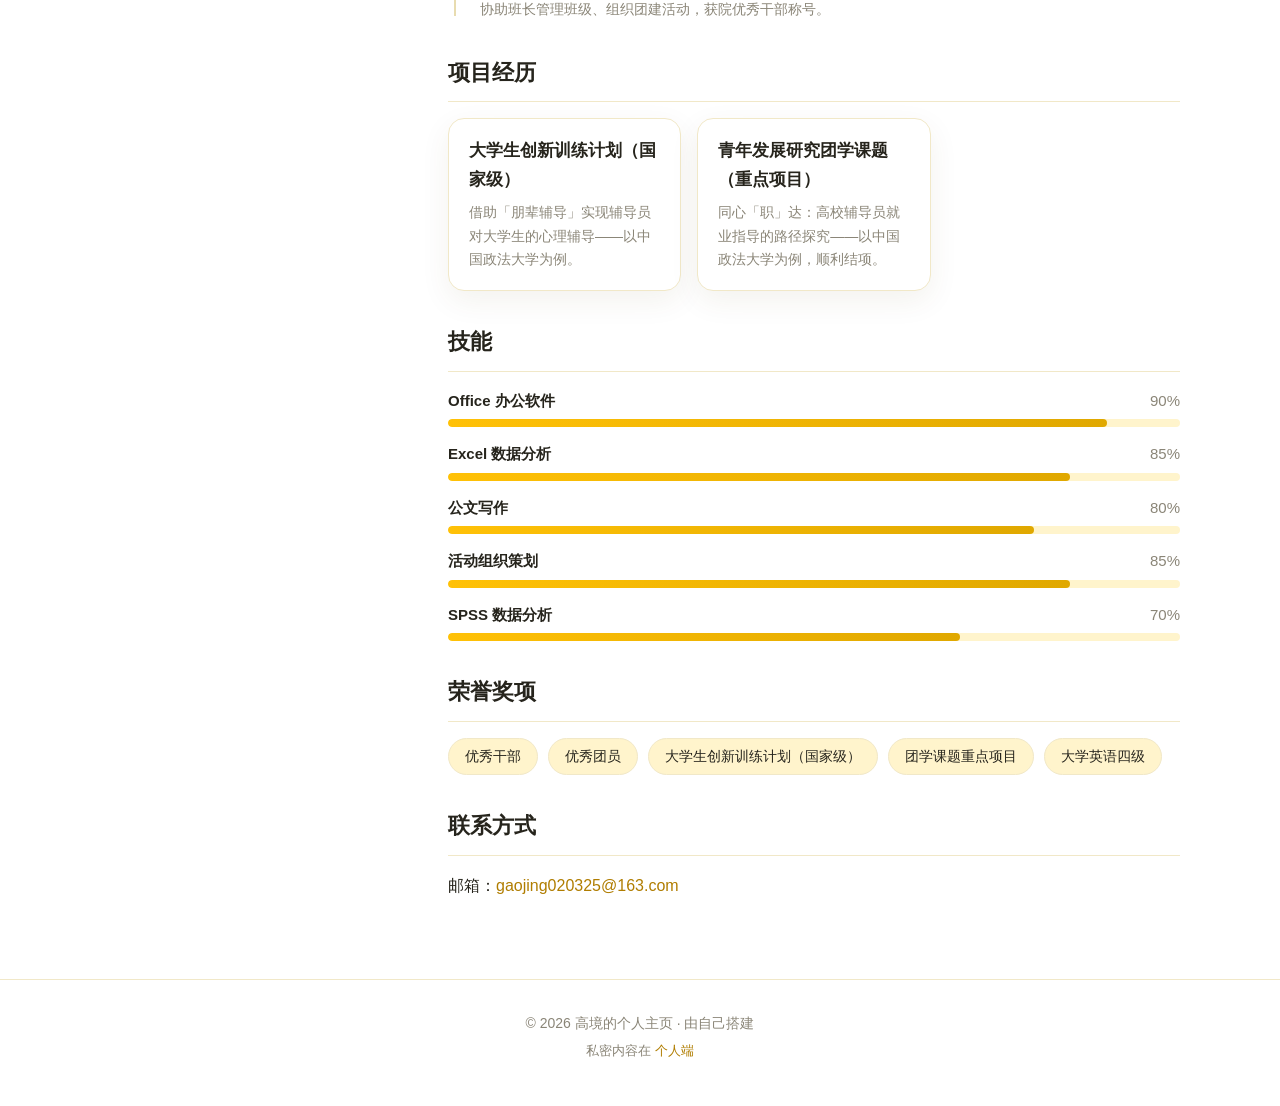
==== commit a83d35f0: "上岸信息模块仅在导航进入，首页不显示" ====
--- a/index.html
+++ b/index.html
@@ -49,7 +49,7 @@
     </div>
   </footer>
 
-  <script src="js/config.js?v=10"></script>
-  <script src="js/main.js?v=8"></script>
+  <script src="js/config.js?v=11"></script>
+  <script src="js/main.js?v=9"></script>
 </body>
 </html>
